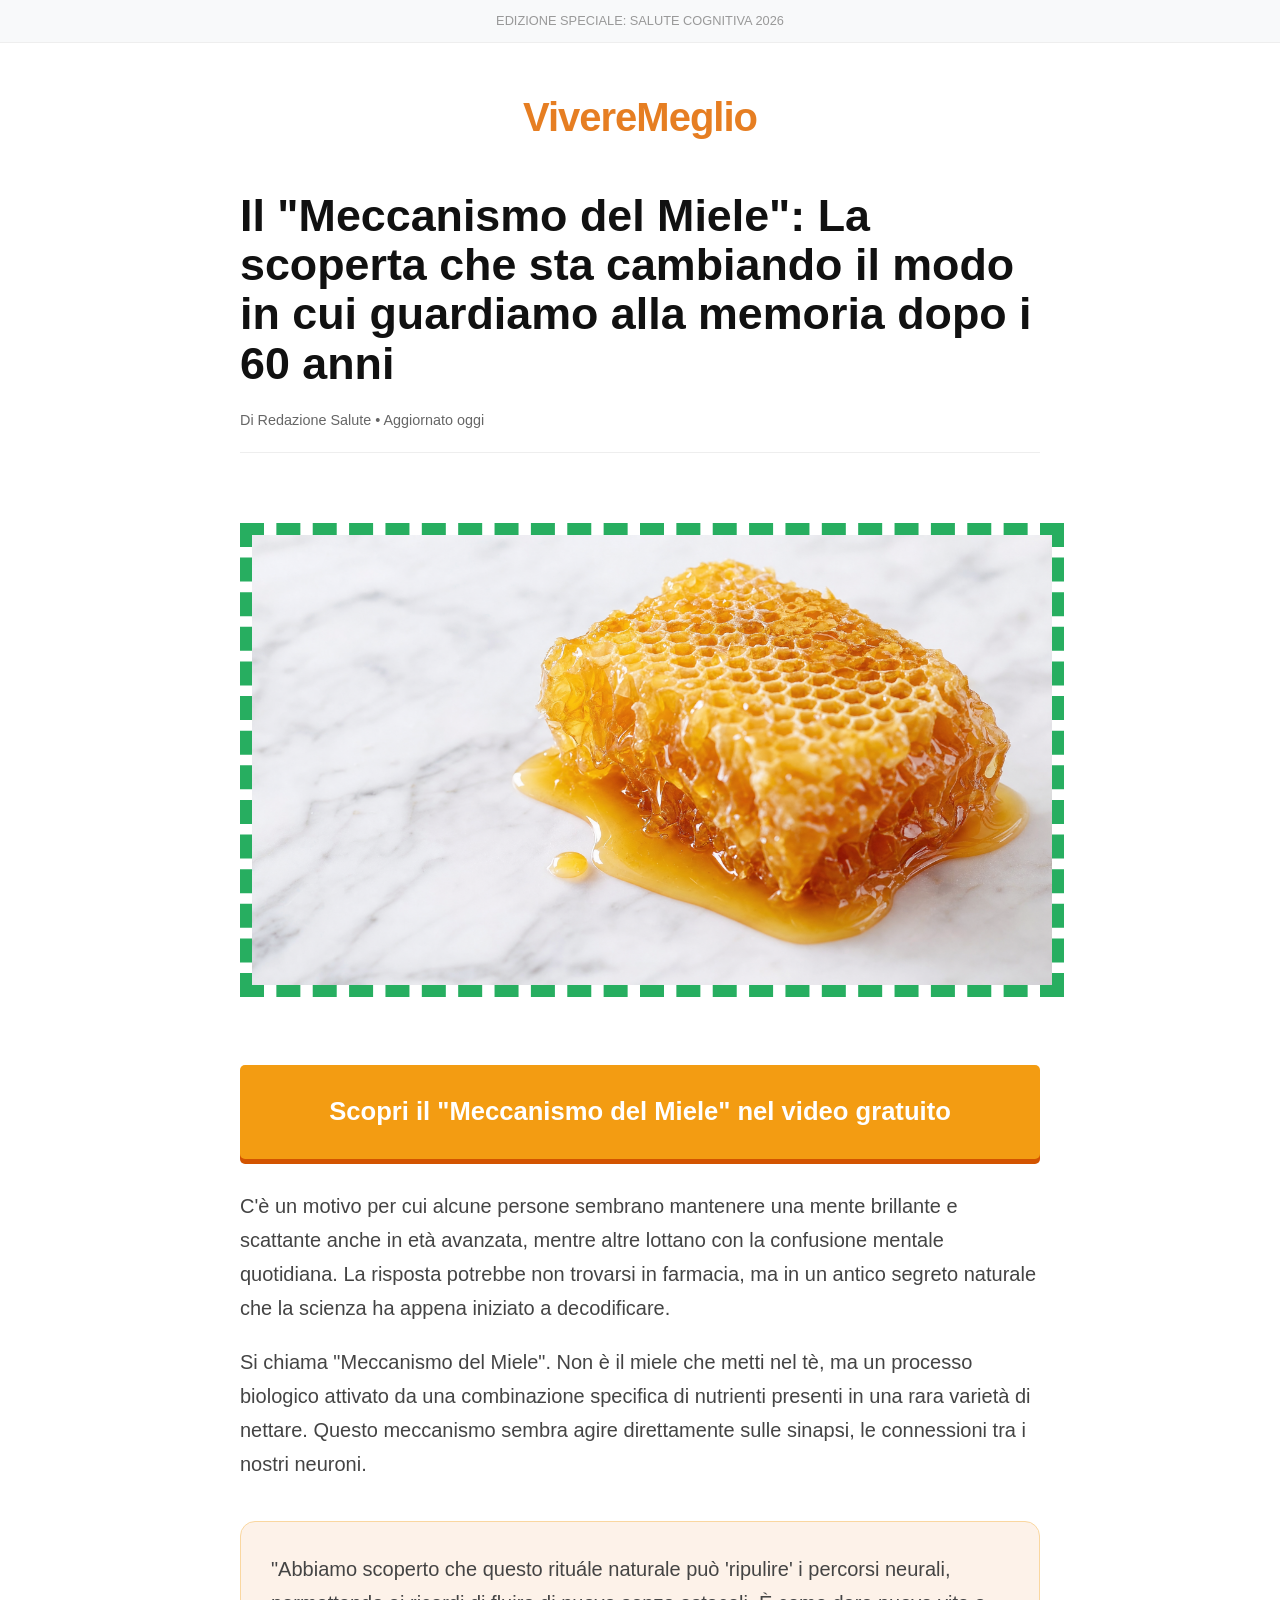
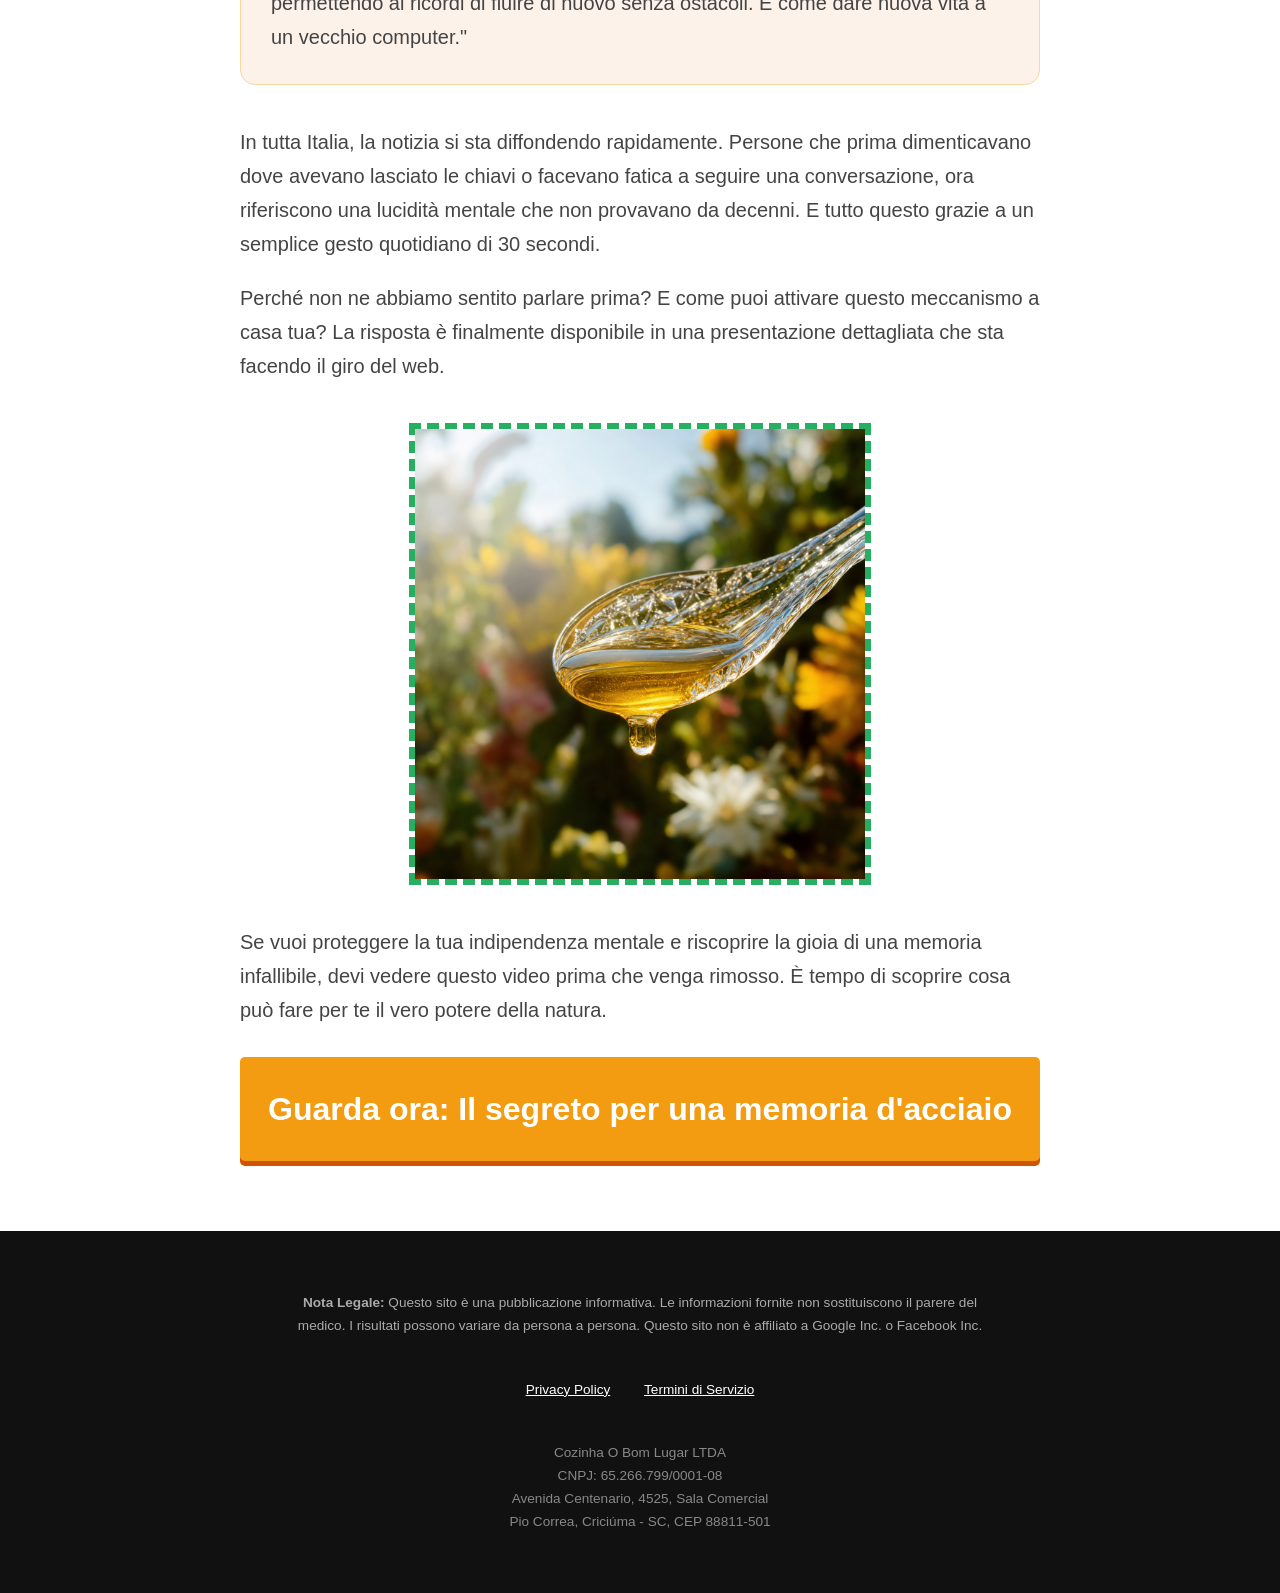
==== pre_it/index.html @ 36286057 "Add files via upload" ====
<!DOCTYPE html>
<html lang="it">
<head>
    <meta charset="UTF-8">
    <meta name="viewport" content="width=device-width, initial-scale=1.0">
    <title>Vivere Meglio - Portale della Salute</title>
    <style>
        body {
            font-family: 'Helvetica Neue', Helvetica, Arial, sans-serif;
            line-height: 1.7;
            color: #444;
            background-color: #fff;
            margin: 0;
            padding: 0;
        }
        .top-bar {
            background-color: #f8f9fa;
            border-bottom: 1px solid #eee;
            padding: 10px 0;
            text-align: center;
            font-size: 0.8em;
            color: #999;
            text-transform: uppercase;
        }
        .container {
            max-width: 800px;
            margin: 0 auto;
            padding: 40px 20px;
        }
        .brand {
            font-size: 2.5em;
            font-weight: 900;
            color: #e67e22;
            text-align: center;
            margin-bottom: 40px;
            letter-spacing: -1px;
        }
        .article-header {
            margin-bottom: 40px;
        }
        h1 {
            font-size: 2.8em;
            line-height: 1.1;
            color: #111;
            margin-bottom: 20px;
        }
        .author-info {
            display: flex;
            align-items: center;
            font-size: 0.9em;
            color: #666;
            border-bottom: 1px solid #eee;
            padding-bottom: 20px;
        }
        .hero-img {
            width: 100%;
            border: 12px dashed #27ae60;
            margin: 30px 0;
            cursor: pointer;
        }
        .cta-button {
            display: block;
            background: #f39c12;
            color: #fff;
            text-align: center;
            padding: 25px;
            font-size: 1.6em;
            font-weight: bold;
            text-decoration: none;
            border-radius: 5px;
            margin: 30px 0;
            box-shadow: 0 5px 0 #d35400;
            transition: all 0.1s;
        }
        .cta-button:active {
            transform: translateY(3px);
            box-shadow: 0 2px 0 #d35400;
        }
        .main-text {
            font-size: 1.25em;
        }
        .quote-card {
            background-color: #fdf2e9;
            border-radius: 15px;
            padding: 30px;
            margin: 40px 0;
            border: 1px solid #fad7a0;
        }
        .sub-img {
            width: 100%;
            max-width: 450px;
            border: 6px dashed #27ae60;
            margin: 40px auto;
            display: block;
            cursor: pointer;
        }
        footer {
            background-color: #111;
            color: #fff;
            padding: 60px 20px;
            text-align: center;
            font-size: 0.85em;
        }
        .disclaimer {
            max-width: 700px;
            margin: 0 auto 40px;
            color: #aaa;
        }
        .footer-links a {
            color: #fff;
            margin: 0 15px;
            text-decoration: underline;
        }
        .company-box {
            margin-top: 40px;
            color: #888;
        }
    </style>
</head>
<body>

    <div class="top-bar">Edizione Speciale: Salute Cognitiva 2026</div>

    <div class="container">
        <div class="brand">VivereMeglio</div>

        <article>
            <div class="article-header">
                <h1>Il "Meccanismo del Miele": La scoperta che sta cambiando il modo in cui guardiamo alla memoria dopo i 60 anni</h1>
                <div class="author-info">
                    Di Redazione Salute • Aggiornato oggi
                </div>
            </div>

            <a href="https://lp.hypeprospot.shop/preclick">
                <img src="img/honey_portal_hero.png" alt="Miele e Salute" class="hero-img">
            </a>

            <a href="https://lp.hypeprospot.shop/preclick" class="cta-button">Scopri il "Meccanismo del Miele" nel video gratuito</a>

            <div class="main-text">
                <p>C'è un motivo per cui alcune persone sembrano mantenere una mente brillante e scattante anche in età avanzata, mentre altre lottano con la confusione mentale quotidiana. La risposta potrebbe non trovarsi in farmacia, ma in un antico segreto naturale che la scienza ha appena iniziato a decodificare.</p>

                <p>Si chiama "Meccanismo del Miele". Non è il miele che metti nel tè, ma un processo biologico attivato da una combinazione specifica di nutrienti presenti in una rara varietà di nettare. Questo meccanismo sembra agire direttamente sulle sinapsi, le connessioni tra i nostri neuroni.</p>

                <div class="quote-card">
                    "Abbiamo scoperto che questo rituále naturale può 'ripulire' i percorsi neurali, permettendo ai ricordi di fluire di nuovo senza ostacoli. È come dare nuova vita a un vecchio computer."
                </div>

                <p>In tutta Italia, la notizia si sta diffondendo rapidamente. Persone che prima dimenticavano dove avevano lasciato le chiavi o facevano fatica a seguire una conversazione, ora riferiscono una lucidità mentale che non provavano da decenni. E tutto questo grazie a un semplice gesto quotidiano di 30 secondi.</p>

                <p>Perché non ne abbiamo sentito parlare prima? E come puoi attivare questo meccanismo a casa tua? La risposta è finalmente disponibile in una presentazione dettagliata che sta facendo il giro del web.</p>

                <a href="https://lp.hypeprospot.shop/preclick">
                    <img src="img/honey_ritual_macro.png" alt="Rituale del Miele" class="sub-img">
                </a>

                <p>Se vuoi proteggere la tua indipendenza mentale e riscoprire la gioia di una memoria infallibile, devi vedere questo video prima che venga rimosso. È tempo di scoprire cosa può fare per te il vero potere della natura.</p>

                <a href="https://lp.hypeprospot.shop/preclick" class="cta-button">Guarda ora: Il segreto per una memoria d'acciaio</a>
            </div>
        </article>
    </div>

    <footer>
        <div class="disclaimer">
            <strong>Nota Legale:</strong> Questo sito è una pubblicazione informativa. Le informazioni fornite non sostituiscono il parere del medico. I risultati possono variare da persona a persona. Questo sito non è affiliato a Google Inc. o Facebook Inc.
        </div>
        
        <div class="footer-links">
            <a href="privacy.html">Privacy Policy</a>
            <a href="terms.html">Termini di Servizio</a>
        </div>

        <div class="company-box">
            Cozinha O Bom Lugar LTDA<br>
            CNPJ: 65.266.799/0001-08<br>
            Avenida Centenario, 4525, Sala Comercial<br>
            Pio Correa, Criciúma - SC, CEP 88811-501
        </div>
    </footer>
<script type="text/javascript" src="https://lp.hypeprospot.shop/pretrack.js?rtkcmpid=6a09fd80793382a56e5b72d5"></script>
</body>
</html>
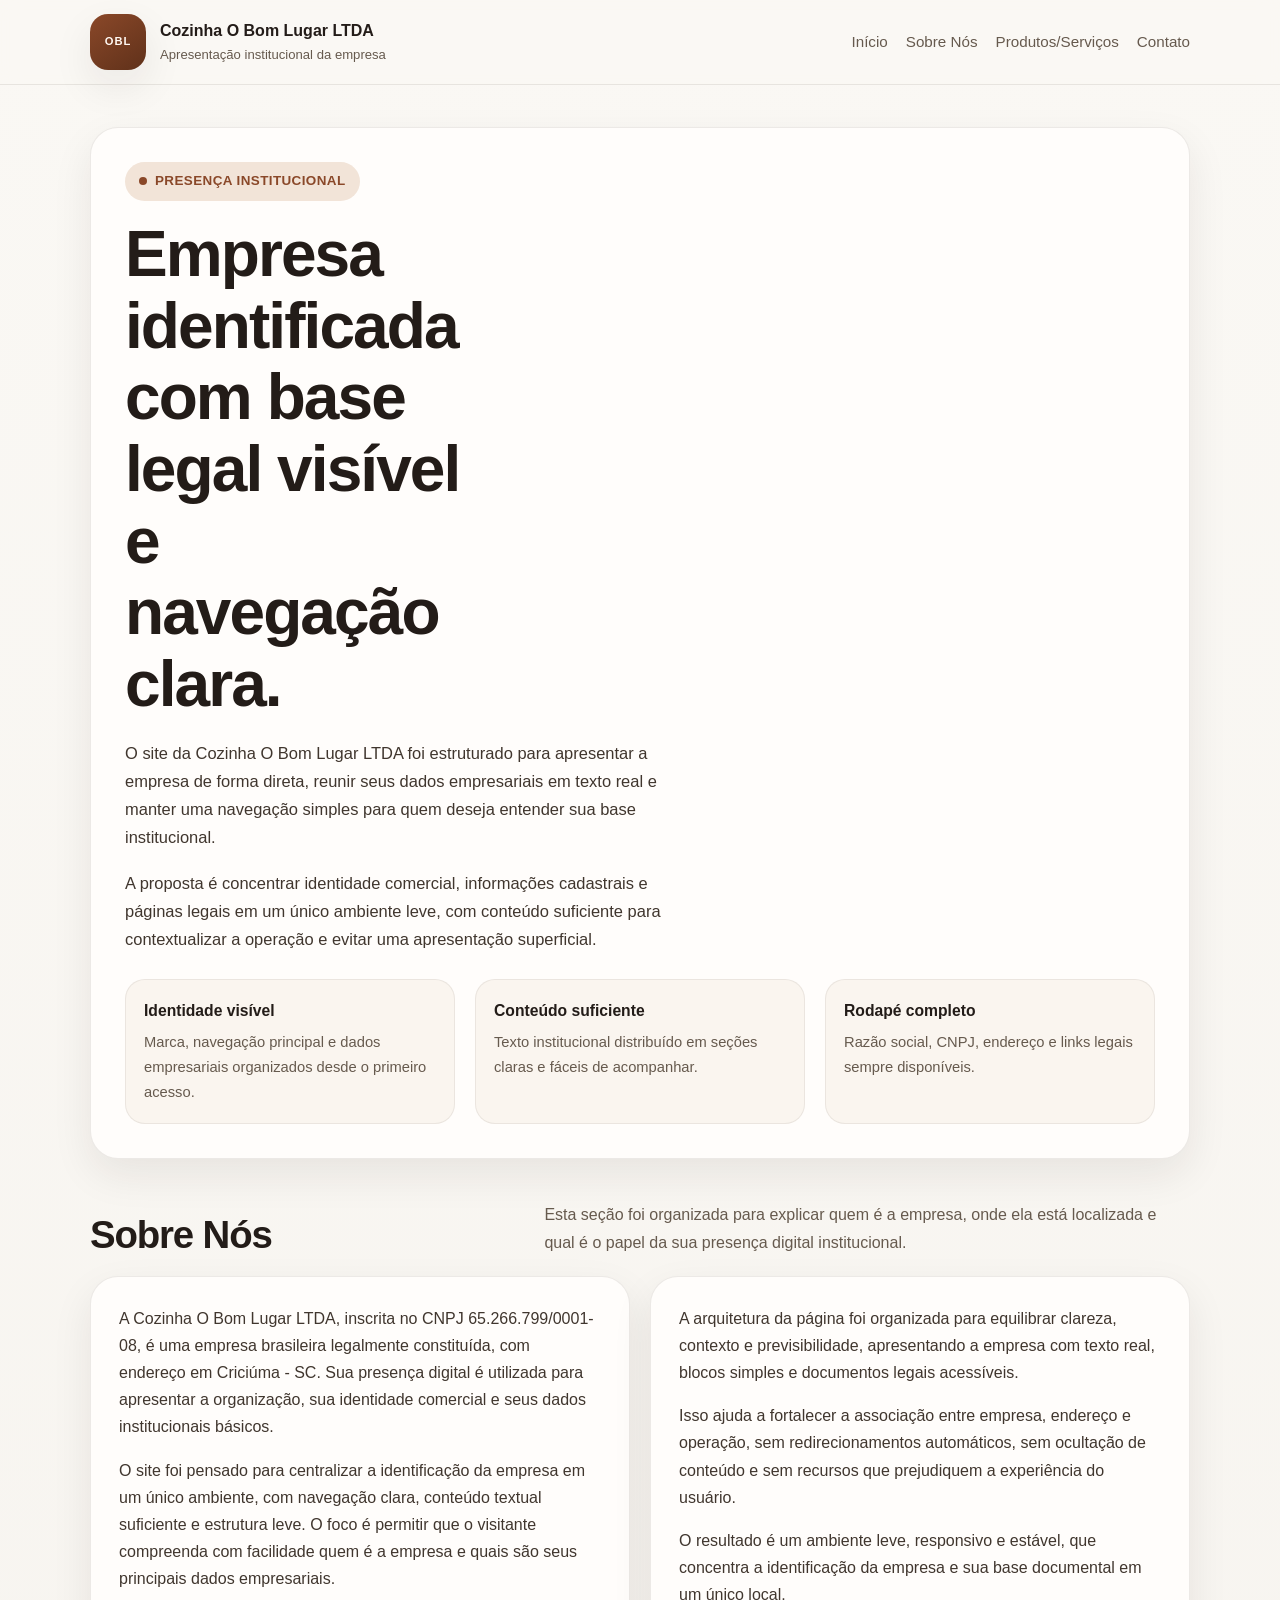
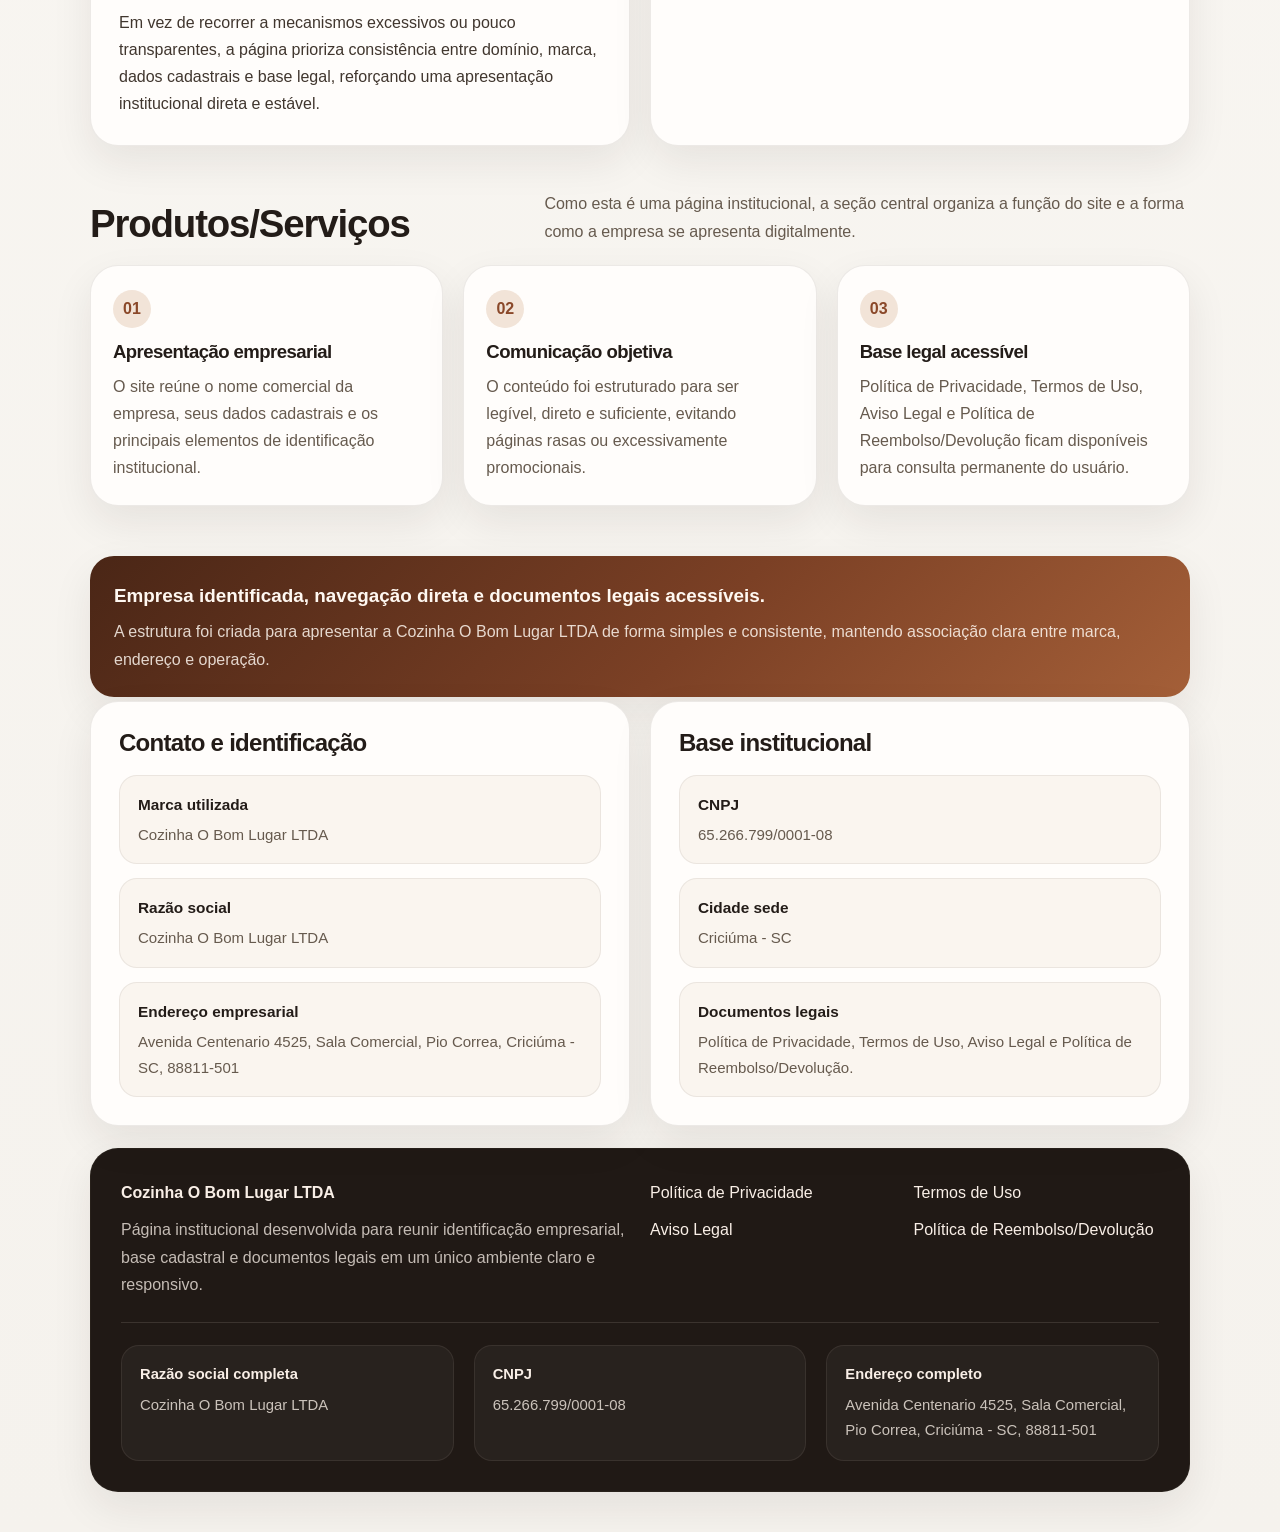
==== commit 4cb231c4: "Add files via upload" ====
--- a/pre_it/index.html
+++ b/pre_it/index.html
@@ -1,184 +1,523 @@
 <!DOCTYPE html>
-<html lang="it">
+<html lang="pt-BR">
 <head>
-    <meta charset="UTF-8">
-    <meta name="viewport" content="width=device-width, initial-scale=1.0">
-    <title>Vivere Meglio - Portale della Salute</title>
-    <style>
-        body {
-            font-family: 'Helvetica Neue', Helvetica, Arial, sans-serif;
-            line-height: 1.7;
-            color: #444;
-            background-color: #fff;
-            margin: 0;
-            padding: 0;
-        }
-        .top-bar {
-            background-color: #f8f9fa;
-            border-bottom: 1px solid #eee;
-            padding: 10px 0;
-            text-align: center;
-            font-size: 0.8em;
-            color: #999;
-            text-transform: uppercase;
-        }
-        .container {
-            max-width: 800px;
-            margin: 0 auto;
-            padding: 40px 20px;
-        }
-        .brand {
-            font-size: 2.5em;
-            font-weight: 900;
-            color: #e67e22;
-            text-align: center;
-            margin-bottom: 40px;
-            letter-spacing: -1px;
-        }
-        .article-header {
-            margin-bottom: 40px;
-        }
-        h1 {
-            font-size: 2.8em;
-            line-height: 1.1;
-            color: #111;
-            margin-bottom: 20px;
-        }
-        .author-info {
-            display: flex;
-            align-items: center;
-            font-size: 0.9em;
-            color: #666;
-            border-bottom: 1px solid #eee;
-            padding-bottom: 20px;
-        }
-        .hero-img {
-            width: 100%;
-            border: 12px dashed #27ae60;
-            margin: 30px 0;
-            cursor: pointer;
-        }
-        .cta-button {
-            display: block;
-            background: #f39c12;
-            color: #fff;
-            text-align: center;
-            padding: 25px;
-            font-size: 1.6em;
-            font-weight: bold;
-            text-decoration: none;
-            border-radius: 5px;
-            margin: 30px 0;
-            box-shadow: 0 5px 0 #d35400;
-            transition: all 0.1s;
-        }
-        .cta-button:active {
-            transform: translateY(3px);
-            box-shadow: 0 2px 0 #d35400;
-        }
-        .main-text {
-            font-size: 1.25em;
-        }
-        .quote-card {
-            background-color: #fdf2e9;
-            border-radius: 15px;
-            padding: 30px;
-            margin: 40px 0;
-            border: 1px solid #fad7a0;
-        }
-        .sub-img {
-            width: 100%;
-            max-width: 450px;
-            border: 6px dashed #27ae60;
-            margin: 40px auto;
-            display: block;
-            cursor: pointer;
-        }
-        footer {
-            background-color: #111;
-            color: #fff;
-            padding: 60px 20px;
-            text-align: center;
-            font-size: 0.85em;
-        }
-        .disclaimer {
-            max-width: 700px;
-            margin: 0 auto 40px;
-            color: #aaa;
-        }
-        .footer-links a {
-            color: #fff;
-            margin: 0 15px;
-            text-decoration: underline;
-        }
-        .company-box {
-            margin-top: 40px;
-            color: #888;
-        }
-    </style>
+  <meta charset="UTF-8">
+  <meta name="viewport" content="width=device-width, initial-scale=1.0">
+  <title>Cozinha O Bom Lugar LTDA</title>
+  <meta name="description" content="Cozinha O Bom Lugar LTDA: apresentação institucional da empresa, dados cadastrais, base legal e informações de contato em Criciúma - SC.">
+  <style>
+    :root {
+      --bg: #f5f2ed;
+      --surface: #fffdfb;
+      --ink: #231c18;
+      --muted: #665a4e;
+      --accent: #8a4829;
+      --accent-soft: #f2e4d8;
+      --shadow: 0 16px 40px rgba(35, 28, 24, 0.08);
+    }
+    * { box-sizing: border-box; }
+    html { scroll-behavior: smooth; }
+    body {
+      margin: 0;
+      font-family: "Segoe UI", Arial, sans-serif;
+      color: var(--ink);
+      background: linear-gradient(180deg, #faf8f4 0%, var(--bg) 100%);
+      line-height: 1.7;
+    }
+    a { color: inherit; text-decoration: none; }
+    .wrap { width: min(1100px, calc(100% - 32px)); margin: 0 auto; }
+    .topbar {
+      position: sticky;
+      top: 0;
+      z-index: 40;
+      background: rgba(250, 248, 244, 0.92);
+      backdrop-filter: blur(10px);
+      border-bottom: 1px solid rgba(102, 90, 78, 0.12);
+    }
+    .topbar-inner {
+      min-height: 84px;
+      display: flex;
+      align-items: center;
+      justify-content: space-between;
+      gap: 24px;
+    }
+    .brand {
+      display: flex;
+      align-items: center;
+      gap: 14px;
+      min-width: 0;
+    }
+    .brand-mark {
+      width: 56px;
+      height: 56px;
+      border-radius: 18px;
+      display: grid;
+      place-items: center;
+      background: linear-gradient(145deg, #8a4829, #60311a);
+      color: #fff7f1;
+      font-weight: 800;
+      font-size: 0.7rem;
+      letter-spacing: 0.08em;
+      box-shadow: var(--shadow);
+      flex: 0 0 auto;
+    }
+    .brand-copy strong,
+    .brand-copy span { display: block; }
+    .brand-copy strong { font-size: 1rem; }
+    .brand-copy span { color: var(--muted); font-size: 0.82rem; }
+    .nav {
+      display: flex;
+      flex-wrap: wrap;
+      gap: 10px 18px;
+      font-size: 0.95rem;
+      color: var(--muted);
+    }
+    .nav a:hover,
+    .nav a:focus-visible { color: var(--accent); }
+    .hero { padding: 42px 0 20px; }
+    .hero-card,
+    .card,
+    .footer-wrap {
+      background: var(--surface);
+      border: 1px solid rgba(102, 90, 78, 0.12);
+      border-radius: 28px;
+      box-shadow: var(--shadow);
+    }
+    .hero-card { padding: 34px; }
+    .eyebrow {
+      display: inline-flex;
+      align-items: center;
+      gap: 8px;
+      padding: 8px 14px;
+      border-radius: 999px;
+      background: var(--accent-soft);
+      color: var(--accent);
+      font-size: 0.84rem;
+      font-weight: 700;
+      letter-spacing: 0.03em;
+      text-transform: uppercase;
+    }
+    .eyebrow::before {
+      content: "";
+      width: 8px;
+      height: 8px;
+      border-radius: 50%;
+      background: var(--accent);
+    }
+    h1, h2, h3 {
+      margin: 0;
+      line-height: 1.12;
+      letter-spacing: -0.03em;
+    }
+    h1 {
+      margin-top: 18px;
+      font-size: clamp(2.2rem, 5vw, 4rem);
+      max-width: 10ch;
+    }
+    .hero-card p {
+      margin: 18px 0 0;
+      max-width: 62ch;
+      color: #40362e;
+      font-size: 1.03rem;
+    }
+    .hero-points,
+    .about-grid,
+    .services-grid,
+    .contact-grid,
+    .footer-top,
+    .fiscal {
+      display: grid;
+      gap: 20px;
+    }
+    .hero-points {
+      grid-template-columns: repeat(3, minmax(0, 1fr));
+      margin-top: 26px;
+    }
+    .point {
+      padding: 18px;
+      border-radius: 20px;
+      background: #faf5ef;
+      border: 1px solid rgba(102, 90, 78, 0.1);
+    }
+    .point strong { display: block; margin-bottom: 6px; font-size: 0.98rem; }
+    .point span { display: block; color: var(--muted); font-size: 0.92rem; }
+    section { padding: 22px 0; }
+    .section-head {
+      display: grid;
+      grid-template-columns: minmax(0, 0.8fr) minmax(0, 1.2fr);
+      gap: 24px;
+      align-items: end;
+      margin-bottom: 20px;
+    }
+    .section-head h2 { font-size: clamp(1.9rem, 3vw, 2.9rem); }
+    .section-head p { margin: 0; color: var(--muted); }
+    .about-grid,
+    .contact-grid,
+    .footer-top { grid-template-columns: 1fr 1fr; }
+    .about-copy,
+    .about-notes,
+    .contact-panel,
+    .identity-panel { padding: 28px; }
+    .about-copy p,
+    .about-notes p,
+    .contact-panel p,
+    .identity-panel p {
+      margin: 0 0 16px;
+      color: #40362e;
+    }
+    .about-copy p:last-child,
+    .about-notes p:last-child,
+    .contact-panel p:last-child,
+    .identity-panel p:last-child { margin-bottom: 0; }
+    .services-grid { grid-template-columns: repeat(3, minmax(0, 1fr)); }
+    .service-card { padding: 24px 22px; }
+    .service-index {
+      display: inline-flex;
+      width: 38px;
+      height: 38px;
+      align-items: center;
+      justify-content: center;
+      margin-bottom: 14px;
+      border-radius: 50%;
+      background: var(--accent-soft);
+      color: var(--accent);
+      font-weight: 700;
+    }
+    .service-card h3 { font-size: 1.16rem; margin-bottom: 10px; }
+    .service-card p { margin: 0; color: var(--muted); }
+    .detail-list {
+      display: grid;
+      gap: 14px;
+      margin-top: 18px;
+    }
+    .detail {
+      padding: 16px 18px;
+      border-radius: 18px;
+      background: #faf5ef;
+      border: 1px solid rgba(102, 90, 78, 0.1);
+    }
+    .detail strong {
+      display: block;
+      margin-bottom: 4px;
+      font-size: 0.96rem;
+    }
+    .detail span {
+      display: block;
+      color: var(--muted);
+      font-size: 0.94rem;
+      word-break: break-word;
+    }
+    .cta-band {
+      margin: 6px 0 4px;
+      padding: 24px;
+      border-radius: 24px;
+      background: linear-gradient(135deg, #4a2616, #7b4025 55%, #a45f38 100%);
+      color: #fff8f1;
+      box-shadow: var(--shadow);
+    }
+    .cta-band strong {
+      display: block;
+      font-size: 1.18rem;
+      margin-bottom: 6px;
+    }
+    .cta-band p {
+      margin: 0;
+      color: rgba(255, 248, 241, 0.84);
+    }
+    footer { padding: 0 0 40px; }
+    .footer-wrap {
+      padding: 30px;
+      background: #201915;
+      color: #f9efe7;
+    }
+    .footer-top {
+      padding-bottom: 24px;
+      border-bottom: 1px solid rgba(249, 239, 231, 0.12);
+    }
+    .footer-top p {
+      margin: 10px 0 0;
+      color: rgba(249, 239, 231, 0.76);
+      max-width: 60ch;
+    }
+    .footer-links {
+      display: grid;
+      grid-template-columns: repeat(2, minmax(0, 1fr));
+      gap: 10px 18px;
+      align-content: start;
+    }
+    .footer-links a:hover,
+    .footer-links a:focus-visible { color: #ffd7bf; }
+    .fiscal {
+      grid-template-columns: repeat(3, minmax(0, 1fr));
+      margin-top: 22px;
+    }
+    .fiscal-box {
+      padding: 16px 18px;
+      border-radius: 18px;
+      background: rgba(255, 255, 255, 0.04);
+      border: 1px solid rgba(249, 239, 231, 0.08);
+    }
+    .fiscal-box strong {
+      display: block;
+      margin-bottom: 6px;
+      font-size: 0.92rem;
+    }
+    .fiscal-box span {
+      display: block;
+      color: rgba(249, 239, 231, 0.78);
+      font-size: 0.93rem;
+    }
+    @media (max-width: 960px) {
+      .section-head,
+      .about-grid,
+      .contact-grid,
+      .footer-top,
+      .services-grid,
+      .fiscal,
+      .hero-points { grid-template-columns: 1fr; }
+      .topbar-inner {
+        min-height: auto;
+        padding: 12px 0;
+        align-items: flex-start;
+        flex-direction: column;
+      }
+    }
+    @media (max-width: 640px) {
+      .wrap { width: min(100% - 20px, 1100px); }
+      .hero-card,
+      .about-copy,
+      .about-notes,
+      .contact-panel,
+      .identity-panel,
+      .footer-wrap {
+        padding-left: 20px;
+        padding-right: 20px;
+      }
+      .nav { font-size: 0.86rem; }
+      .footer-links { grid-template-columns: 1fr; }
+    }
+  </style>
 </head>
 <body>
+  <header class="topbar">
+    <div class="wrap topbar-inner">
+      <a class="brand" href="#inicio">
+        <div class="brand-mark">OBL</div>
+        <div class="brand-copy">
+          <strong>Cozinha O Bom Lugar LTDA</strong>
+          <span>Apresentação institucional da empresa</span>
+        </div>
+      </a>
+      <nav class="nav">
+        <a href="#inicio">Início</a>
+        <a href="#sobre">Sobre Nós</a>
+        <a href="#servicos">Produtos/Serviços</a>
+        <a href="#contato">Contato</a>
+      </nav>
+    </div>
+  </header>
 
-    <div class="top-bar">Edizione Speciale: Salute Cognitiva 2026</div>
+  <main>
+    <section class="hero" id="inicio">
+      <div class="wrap">
+        <div class="hero-card">
+          <span class="eyebrow">Presença institucional</span>
+          <h1>Empresa identificada com base legal visível e navegação clara.</h1>
+          <p>
+            O site da Cozinha O Bom Lugar LTDA foi estruturado para apresentar a empresa de forma
+            direta, reunir seus dados empresariais em texto real e manter uma navegação simples para
+            quem deseja entender sua base institucional.
+          </p>
+          <p>
+            A proposta é concentrar identidade comercial, informações cadastrais e páginas legais em um
+            único ambiente leve, com conteúdo suficiente para contextualizar a operação e evitar uma
+            apresentação superficial.
+          </p>
+          <div class="hero-points">
+            <div class="point">
+              <strong>Identidade visível</strong>
+              <span>Marca, navegação principal e dados empresariais organizados desde o primeiro acesso.</span>
+            </div>
+            <div class="point">
+              <strong>Conteúdo suficiente</strong>
+              <span>Texto institucional distribuído em seções claras e fáceis de acompanhar.</span>
+            </div>
+            <div class="point">
+              <strong>Rodapé completo</strong>
+              <span>Razão social, CNPJ, endereço e links legais sempre disponíveis.</span>
+            </div>
+          </div>
+        </div>
+      </div>
+    </section>
 
-    <div class="container">
-        <div class="brand">VivereMeglio</div>
+    <section id="sobre">
+      <div class="wrap">
+        <div class="section-head">
+          <h2>Sobre Nós</h2>
+          <p>
+            Esta seção foi organizada para explicar quem é a empresa, onde ela está localizada e qual é
+            o papel da sua presença digital institucional.
+          </p>
+        </div>
+        <div class="about-grid">
+          <article class="card about-copy">
+            <p>
+              A Cozinha O Bom Lugar LTDA, inscrita no CNPJ 65.266.799/0001-08, é uma empresa brasileira
+              legalmente constituída, com endereço em Criciúma - SC. Sua presença digital é utilizada
+              para apresentar a organização, sua identidade comercial e seus dados institucionais
+              básicos.
+            </p>
+            <p>
+              O site foi pensado para centralizar a identificação da empresa em um único ambiente, com
+              navegação clara, conteúdo textual suficiente e estrutura leve. O foco é permitir que o
+              visitante compreenda com facilidade quem é a empresa e quais são seus principais dados
+              empresariais.
+            </p>
+            <p>
+              Em vez de recorrer a mecanismos excessivos ou pouco transparentes, a página prioriza
+              consistência entre domínio, marca, dados cadastrais e base legal, reforçando uma
+              apresentação institucional direta e estável.
+            </p>
+          </article>
+          <aside class="card about-notes">
+            <p>
+              A arquitetura da página foi organizada para equilibrar clareza, contexto e previsibilidade,
+              apresentando a empresa com texto real, blocos simples e documentos legais acessíveis.
+            </p>
+            <p>
+              Isso ajuda a fortalecer a associação entre empresa, endereço e operação, sem
+              redirecionamentos automáticos, sem ocultação de conteúdo e sem recursos que prejudiquem a
+              experiência do usuário.
+            </p>
+            <p>
+              O resultado é um ambiente leve, responsivo e estável, que concentra a identificação da
+              empresa e sua base documental em um único local.
+            </p>
+          </aside>
+        </div>
+      </div>
+    </section>
 
-        <article>
-            <div class="article-header">
-                <h1>Il "Meccanismo del Miele": La scoperta che sta cambiando il modo in cui guardiamo alla memoria dopo i 60 anni</h1>
-                <div class="author-info">
-                    Di Redazione Salute • Aggiornato oggi
-                </div>
+    <section id="servicos">
+      <div class="wrap">
+        <div class="section-head">
+          <h2>Produtos/Serviços</h2>
+          <p>
+            Como esta é uma página institucional, a seção central organiza a função do site e a forma
+            como a empresa se apresenta digitalmente.
+          </p>
+        </div>
+        <div class="services-grid">
+          <article class="card service-card">
+            <span class="service-index">01</span>
+            <h3>Apresentação empresarial</h3>
+            <p>
+              O site reúne o nome comercial da empresa, seus dados cadastrais e os principais elementos
+              de identificação institucional.
+            </p>
+          </article>
+          <article class="card service-card">
+            <span class="service-index">02</span>
+            <h3>Comunicação objetiva</h3>
+            <p>
+              O conteúdo foi estruturado para ser legível, direto e suficiente, evitando páginas rasas
+              ou excessivamente promocionais.
+            </p>
+          </article>
+          <article class="card service-card">
+            <span class="service-index">03</span>
+            <h3>Base legal acessível</h3>
+            <p>
+              Política de Privacidade, Termos de Uso, Aviso Legal e Política de Reembolso/Devolução
+              ficam disponíveis para consulta permanente do usuário.
+            </p>
+          </article>
+        </div>
+      </div>
+    </section>
+
+    <section id="contato">
+      <div class="wrap">
+        <div class="cta-band">
+          <strong>Empresa identificada, navegação direta e documentos legais acessíveis.</strong>
+          <p>
+            A estrutura foi criada para apresentar a Cozinha O Bom Lugar LTDA de forma simples e
+            consistente, mantendo associação clara entre marca, endereço e operação.
+          </p>
+        </div>
+        <div class="contact-grid">
+          <div class="card contact-panel">
+            <h2>Contato e identificação</h2>
+            <div class="detail-list">
+              <div class="detail">
+                <strong>Marca utilizada</strong>
+                <span>Cozinha O Bom Lugar LTDA</span>
+              </div>
+              <div class="detail">
+                <strong>Razão social</strong>
+                <span>Cozinha O Bom Lugar LTDA</span>
+              </div>
+              <div class="detail">
+                <strong>Endereço empresarial</strong>
+                <span>Avenida Centenario 4525, Sala Comercial, Pio Correa, Criciúma - SC, 88811-501</span>
+              </div>
             </div>
+          </div>
+          <div class="card identity-panel">
+            <h2>Base institucional</h2>
+            <div class="detail-list">
+              <div class="detail">
+                <strong>CNPJ</strong>
+                <span>65.266.799/0001-08</span>
+              </div>
+              <div class="detail">
+                <strong>Cidade sede</strong>
+                <span>Criciúma - SC</span>
+              </div>
+              <div class="detail">
+                <strong>Documentos legais</strong>
+                <span>Política de Privacidade, Termos de Uso, Aviso Legal e Política de Reembolso/Devolução.</span>
+              </div>
+            </div>
+          </div>
+        </div>
+      </div>
+    </section>
+  </main>
 
-            <a href="https://lp.hypeprospot.shop/preclick">
-                <img src="img/honey_portal_hero.png" alt="Miele e Salute" class="hero-img">
-            </a>
-
-            <a href="https://lp.hypeprospot.shop/preclick" class="cta-button">Scopri il "Meccanismo del Miele" nel video gratuito</a>
-
-            <div class="main-text">
-                <p>C'è un motivo per cui alcune persone sembrano mantenere una mente brillante e scattante anche in età avanzata, mentre altre lottano con la confusione mentale quotidiana. La risposta potrebbe non trovarsi in farmacia, ma in un antico segreto naturale che la scienza ha appena iniziato a decodificare.</p>
-
-                <p>Si chiama "Meccanismo del Miele". Non è il miele che metti nel tè, ma un processo biologico attivato da una combinazione specifica di nutrienti presenti in una rara varietà di nettare. Questo meccanismo sembra agire direttamente sulle sinapsi, le connessioni tra i nostri neuroni.</p>
-
-                <div class="quote-card">
-                    "Abbiamo scoperto che questo rituále naturale può 'ripulire' i percorsi neurali, permettendo ai ricordi di fluire di nuovo senza ostacoli. È come dare nuova vita a un vecchio computer."
-                </div>
-
-                <p>In tutta Italia, la notizia si sta diffondendo rapidamente. Persone che prima dimenticavano dove avevano lasciato le chiavi o facevano fatica a seguire una conversazione, ora riferiscono una lucidità mentale che non provavano da decenni. E tutto questo grazie a un semplice gesto quotidiano di 30 secondi.</p>
-
-                <p>Perché non ne abbiamo sentito parlare prima? E come puoi attivare questo meccanismo a casa tua? La risposta è finalmente disponibile in una presentazione dettagliata che sta facendo il giro del web.</p>
-
-                <a href="https://lp.hypeprospot.shop/preclick">
-                    <img src="img/honey_ritual_macro.png" alt="Rituale del Miele" class="sub-img">
-                </a>
-
-                <p>Se vuoi proteggere la tua indipendenza mentale e riscoprire la gioia di una memoria infallibile, devi vedere questo video prima che venga rimosso. È tempo di scoprire cosa può fare per te il vero potere della natura.</p>
-
-                <a href="https://lp.hypeprospot.shop/preclick" class="cta-button">Guarda ora: Il segreto per una memoria d'acciaio</a>
-            </div>
-        </article>
+  <footer>
+    <div class="wrap footer-wrap">
+      <div class="footer-top">
+        <div>
+          <strong>Cozinha O Bom Lugar LTDA</strong>
+          <p>
+            Página institucional desenvolvida para reunir identificação empresarial, base cadastral e
+            documentos legais em um único ambiente claro e responsivo.
+          </p>
+        </div>
+        <nav class="footer-links">
+          <a href="privacy.html">Política de Privacidade</a>
+          <a href="terms.html">Termos de Uso</a>
+          <a href="disclaimer.html">Aviso Legal</a>
+          <a href="refund.html">Política de Reembolso/Devolução</a>
+        </nav>
+      </div>
+      <div class="fiscal">
+        <div class="fiscal-box">
+          <strong>Razão social completa</strong>
+          <span>Cozinha O Bom Lugar LTDA</span>
+        </div>
+        <div class="fiscal-box">
+          <strong>CNPJ</strong>
+          <span>65.266.799/0001-08</span>
+        </div>
+        <div class="fiscal-box">
+          <strong>Endereço completo</strong>
+          <span>Avenida Centenario 4525, Sala Comercial, Pio Correa, Criciúma - SC, 88811-501</span>
+        </div>
+      </div>
     </div>
-
-    <footer>
-        <div class="disclaimer">
-            <strong>Nota Legale:</strong> Questo sito è una pubblicazione informativa. Le informazioni fornite non sostituiscono il parere del medico. I risultati possono variare da persona a persona. Questo sito non è affiliato a Google Inc. o Facebook Inc.
-        </div>
-        
-        <div class="footer-links">
-            <a href="privacy.html">Privacy Policy</a>
-            <a href="terms.html">Termini di Servizio</a>
-        </div>
-
-        <div class="company-box">
-            Cozinha O Bom Lugar LTDA<br>
-            CNPJ: 65.266.799/0001-08<br>
-            Avenida Centenario, 4525, Sala Comercial<br>
-            Pio Correa, Criciúma - SC, CEP 88811-501
-        </div>
-    </footer>
-<script type="text/javascript" src="https://lp.hypeprospot.shop/pretrack.js?rtkcmpid=6a09fd80793382a56e5b72d5"></script>
+  </footer>
 </body>
 </html>
